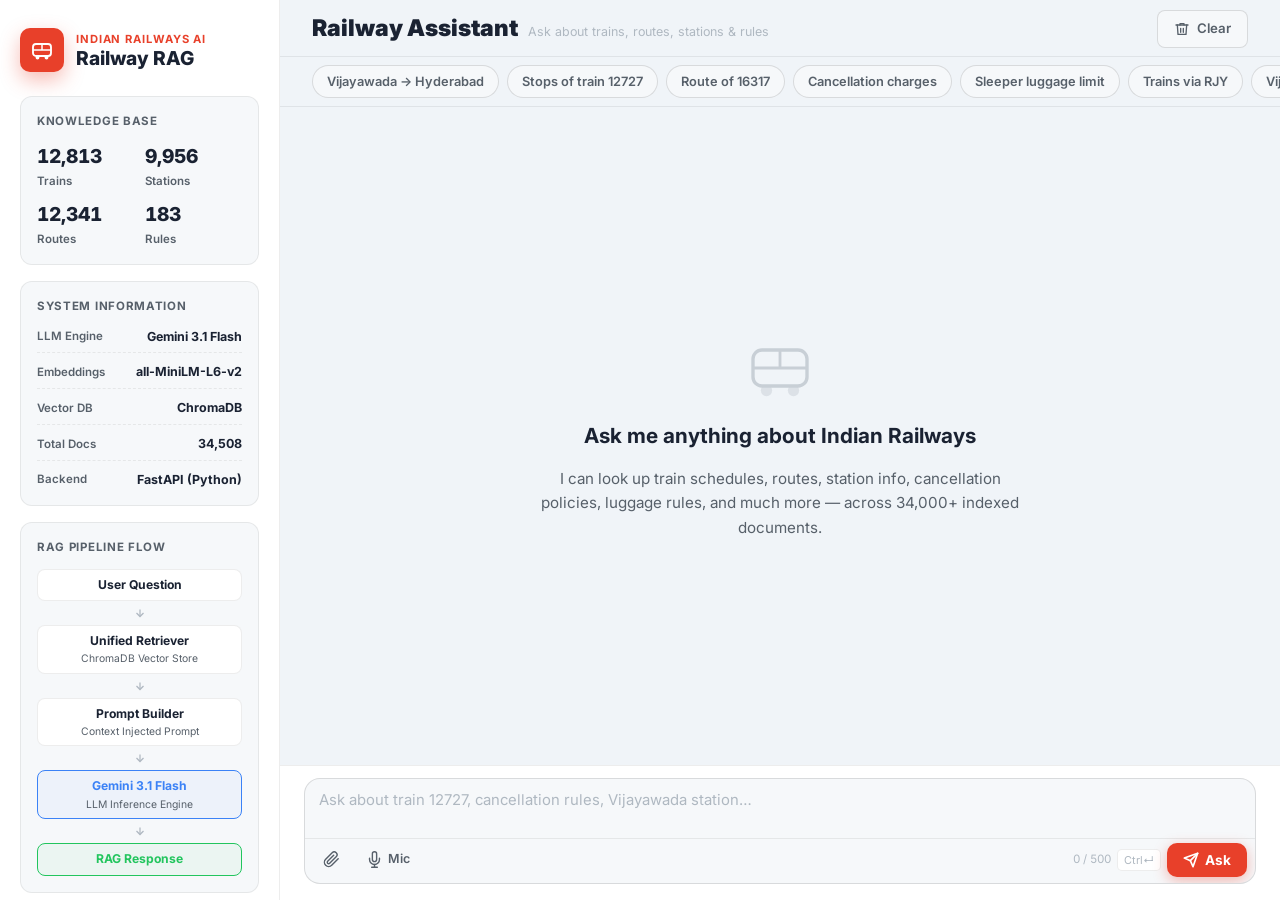
==== web/index.html @ b12843c4 "fix: health endpoint 500 (NameError _rag_chain->rag_chain), remove duplicate /health, correct embedd" ====
<!doctype html>
<html lang="en" data-theme="light">

<head>
  <meta charset="utf-8">
  <meta name="viewport" content="width=device-width, initial-scale=1">
  <meta name="description"
    content="AI-powered Indian Railways assistant — ask about trains, routes, stations, and rules.">
  <title>Railway RAG Assistant — Indian Railways AI</title>
  <link rel="preconnect" href="https://fonts.googleapis.com">
  <link href="https://fonts.googleapis.com/css2?family=Inter:wght@400;500;600;700;800;900&display=swap"
    rel="stylesheet">
  <link rel="stylesheet" href="styles.css?v=11">
</head>

<body>
  <div class="app-shell">

    <!-- ── SIDEBAR ─────────────────────────────────── -->
    <aside class="sidebar" aria-label="Railway assistant sidebar">

      <div class="brand">
        <div class="brand-icon" aria-hidden="true">
          <svg viewBox="0 0 32 32" fill="none">
            <rect x="4" y="8" width="24" height="16" rx="4" stroke="currentColor" stroke-width="2.5" />
            <circle cx="10" cy="26" r="2.5" fill="currentColor" />
            <circle cx="22" cy="26" r="2.5" fill="currentColor" />
            <line x1="4" y1="16" x2="28" y2="16" stroke="currentColor" stroke-width="2" />
            <line x1="16" y1="8" x2="16" y2="16" stroke="currentColor" stroke-width="2" />
          </svg>
        </div>
        <div>
          <div class="brand-label">Indian Railways AI</div>
          <div class="brand-title">Railway RAG</div>
        </div>
      </div>

      <!-- DB stats -->
      <div class="stats-card" id="dbStats">
        <div class="stats-title">Knowledge Base</div>
        <div class="stats-grid">
          <div class="stat-item">
            <span class="stat-num" id="statTrains">12,813</span>
            <span class="stat-label">Trains</span>
          </div>
          <div class="stat-item">
            <span class="stat-num" id="statStations">9,956</span>
            <span class="stat-label">Stations</span>
          </div>
          <div class="stat-item">
            <span class="stat-num" id="statRoutes">12,341</span>
            <span class="stat-label">Routes</span>
          </div>
          <div class="stat-item">
            <span class="stat-num" id="statRules">183</span>
            <span class="stat-label">Rules</span>
          </div>
        </div>
      </div>

      <!-- System Information -->
      <div class="stats-card" id="systemInfoCard">
        <div class="stats-title">System Information</div>
        <div class="system-info-grid">
          <div class="sys-item">
            <span class="sys-label">LLM Engine</span>
            <span class="sys-val" id="sysLLM">Gemini 3.1 Flash</span>
          </div>
          <div class="sys-item">
            <span class="sys-label">Embeddings</span>
            <span class="sys-val" id="sysEmbed">all-MiniLM-L6-v2</span>
          </div>
          <div class="sys-item">
            <span class="sys-label">Vector DB</span>
            <span class="sys-val" id="sysVector">ChromaDB</span>
          </div>
          <div class="sys-item">
            <span class="sys-label">Total Docs</span>
            <span class="sys-val" id="sysDocs">34,508</span>
          </div>
          <div class="sys-item">
            <span class="sys-label">Backend</span>
            <span class="sys-val" id="sysBackend">FastAPI (Python)</span>
          </div>
        </div>
      </div>

      <!-- RAG Pipeline Flow -->
      <div class="stats-card" id="pipelineCard">
        <div class="stats-title">RAG Pipeline Flow</div>
        <div class="pipeline-flow">
          <div class="flow-step">
            <div class="flow-badge">User Question</div>
          </div>
          <div class="flow-arrow">
            <svg viewBox="0 0 24 24" fill="none" stroke="currentColor" stroke-width="2.5">
              <line x1="12" y1="5" x2="12" y2="19" />
              <polyline points="19 12 12 19 5 12" />
            </svg>
          </div>
          <div class="flow-step">
            <div class="flow-badge">Unified Retriever</div>
            <div class="flow-sub">ChromaDB Vector Store</div>
          </div>
          <div class="flow-arrow">
            <svg viewBox="0 0 24 24" fill="none" stroke="currentColor" stroke-width="2.5">
              <line x1="12" y1="5" x2="12" y2="19" />
              <polyline points="19 12 12 19 5 12" />
            </svg>
          </div>
          <div class="flow-step">
            <div class="flow-badge">Prompt Builder</div>
            <div class="flow-sub">Context Injected Prompt</div>
          </div>
          <div class="flow-arrow">
            <svg viewBox="0 0 24 24" fill="none" stroke="currentColor" stroke-width="2.5">
              <line x1="12" y1="5" x2="12" y2="19" />
              <polyline points="19 12 12 19 5 12" />
            </svg>
          </div>
          <div class="flow-step highlight">
            <div class="flow-badge llm-badge" id="flowLLM">Gemini 3.1 Flash</div>
            <div class="flow-sub">LLM Inference Engine</div>
          </div>
          <div class="flow-arrow">
            <svg viewBox="0 0 24 24" fill="none" stroke="currentColor" stroke-width="2.5">
              <line x1="12" y1="5" x2="12" y2="19" />
              <polyline points="19 12 12 19 5 12" />
            </svg>
          </div>
          <div class="flow-step success">
            <div class="flow-badge answer-badge">RAG Response</div>
          </div>
        </div>
      </div>

      <!-- API status -->
      <div class="status-card" aria-live="polite">
        <div class="status-header">
          <span class="status-dot" id="statusDot"></span>
          <span class="status-label" id="statusLabel">Connecting…</span>
        </div>
        <p class="status-msg" id="statusMessage">Checking API health</p>
      </div>

      <!-- API URL -->
      <div class="api-card">
        <label class="field-label" for="apiBase">API Endpoint</label>
        <div class="api-row">
          <input id="apiBase" type="url" value="http://localhost:8000" spellcheck="false" autocomplete="off">
          <button class="refresh-btn" id="refreshHealth" type="button" title="Refresh" aria-label="Refresh API status">
            <svg viewBox="0 0 24 24" fill="none" stroke="currentColor" stroke-width="2.2" stroke-linecap="round"
              stroke-linejoin="round">
              <path d="M3 12a9 9 0 0 1 15-6.7L21 8M21 3v5h-5" />
              <path d="M21 12a9 9 0 0 1-15 6.7L3 16M3 21v-5h5" />
            </svg>
          </button>
        </div>
      </div>

      <!-- Theme toggle -->
      <button class="theme-btn" id="themeToggle" type="button" aria-label="Toggle dark/light mode">
        <svg class="icon-sun" viewBox="0 0 24 24" fill="none" stroke="currentColor" stroke-width="2"
          stroke-linecap="round">
          <circle cx="12" cy="12" r="5" />
          <line x1="12" y1="1" x2="12" y2="3" />
          <line x1="12" y1="21" x2="12" y2="23" />
          <line x1="4.22" y1="4.22" x2="5.64" y2="5.64" />
          <line x1="18.36" y1="18.36" x2="19.78" y2="19.78" />
          <line x1="1" y1="12" x2="3" y2="12" />
          <line x1="21" y1="12" x2="23" y2="12" />
          <line x1="4.22" y1="19.78" x2="5.64" y2="18.36" />
          <line x1="18.36" y1="5.64" x2="19.78" y2="4.22" />
        </svg>
        <svg class="icon-moon" viewBox="0 0 24 24" fill="none" stroke="currentColor" stroke-width="2"
          stroke-linecap="round">
          <path d="M21 12.79A9 9 0 1 1 11.21 3 7 7 0 0 0 21 12.79z" />
        </svg>
        <span>Toggle theme</span>
      </button>

    </aside>

    <!-- ── MAIN PANEL ──────────────────────────────── -->
    <main class="main-panel">

      <!-- Header -->
      <header class="main-header">
        <button id="menuToggle" class="menu-btn" type="button" aria-label="Toggle sidebar">
          <svg viewBox="0 0 24 24" fill="none" stroke="currentColor" stroke-width="2" stroke-linecap="round" width="22"
            height="22">
            <line x1="3" y1="6" x2="21" y2="6" />
            <line x1="3" y1="12" x2="21" y2="12" />
            <line x1="3" y1="18" x2="21" y2="18" />
          </svg>
        </button>
        <div class="header-title-group">
          <h1 class="header-title">Railway Assistant</h1>
          <span class="header-subtitle">Ask about trains, routes, stations &amp; rules</span>
          <br>

        </div>
        <button id="clearChat" class="clear-btn" type="button">
          <svg viewBox="0 0 24 24" fill="none" stroke="currentColor" stroke-width="2" stroke-linecap="round"
            stroke-linejoin="round" width="16" height="16">
            <polyline points="3 6 5 6 21 6" />
            <path d="M19 6l-1 14H6L5 6" />
            <path d="M10 11v6M14 11v6" />
            <path d="M9 6V4h6v2" />
          </svg>
          Clear
        </button>
      </header>

      <!-- Example chips -->
      <section class="chips-row" aria-label="Example questions">
        <button class="chip" type="button" data-question="Which trains run between Vijayawada and Hyderabad?">Vijayawada
          → Hyderabad</button>
        <button class="chip" type="button" data-question="What stations does train 12727 stop at?">Stops of train
          12727</button>
        <button class="chip" type="button" data-question="What is the complete route of train 16317?">Route of
          16317</button>
        <button class="chip" type="button" data-question="What are the ticket cancellation charges?">Cancellation
          charges</button>
        <button class="chip" type="button" data-question="What is the luggage allowance for Sleeper class?">Sleeper
          luggage limit</button>
        <button class="chip" type="button" data-question="Which trains pass through Rajahmundry?">Trains via
          RJY</button>
        <button class="chip" type="button" data-question="Tell me about Vijayawada Junction station">Vijayawada
          station</button>
        <button class="chip" type="button" data-question="What are the TTE responsibilities?">TTE duties</button>
      </section>

      <!-- Chat history -->
      <section class="chat-area" id="chatArea" aria-live="polite" aria-label="Chat answers">
        <div class="empty-state" id="emptyState">
          <div class="empty-icon" aria-hidden="true">
            <svg viewBox="0 0 64 64" fill="none">
              <rect x="8" y="16" width="48" height="32" rx="8" stroke="currentColor" stroke-width="3" />
              <circle cx="20" cy="52" r="5" fill="currentColor" opacity="0.5" />
              <circle cx="44" cy="52" r="5" fill="currentColor" opacity="0.5" />
              <line x1="8" y1="32" x2="56" y2="32" stroke="currentColor" stroke-width="2.5" />
              <line x1="32" y1="16" x2="32" y2="32" stroke="currentColor" stroke-width="2.5" />
            </svg>
          </div>
          <h2>Ask me anything about Indian Railways</h2>
          <p>I can look up train schedules, routes, station info, cancellation policies, luggage rules, and much more —
            across 34,000+ indexed documents.</p>
        </div>
      </section>

      <!-- Drag & drop overlay -->
      <div class="drop-overlay" id="dropOverlay">
        <div class="drop-overlay-content">
          <svg viewBox="0 0 48 48" fill="none" stroke="currentColor" stroke-width="2.5" width="48" height="48">
            <path d="M24 4v28M14 22l10 10 10-10" />
            <path d="M8 36v4a4 4 0 004 4h24a4 4 0 004-4v-4" />
          </svg>
          <span>Drop image or PDF here</span>
        </div>
      </div>

      <!-- Ask form -->
      <form class="ask-form" id="askForm">
        <input type="file" id="fileInput" accept="image/png,image/jpeg,image/jpg,image/webp,application/pdf" hidden>
        <div class="input-box" id="inputBox">
          <!-- File preview (shown when file attached) -->
          <div class="file-preview" id="filePreview" style="display:none;">
            <div class="file-preview-info">
              <svg viewBox="0 0 24 24" fill="none" stroke="currentColor" stroke-width="2" width="14" height="14">
                <path d="M14 2H6a2 2 0 0 0-2 2v16a2 2 0 0 0 2 2h12a2 2 0 0 0 2-2V8z" />
                <polyline points="14 2 14 8 20 8" />
              </svg>
              <span class="file-name" id="fileName"></span>
              <span class="file-size" id="fileSize"></span>
            </div>
            <button type="button" class="file-remove" id="fileRemove" title="Remove file">✕</button>
          </div>
          <!-- Textarea -->
          <textarea id="questionInput" name="question" rows="2" maxlength="500"
            placeholder="Ask about train 12727, cancellation rules, Vijayawada station…" required
            aria-label="Your question" autocomplete="off"></textarea>
          <!-- Phase 4C: Auto-suggestions dropdown -->
          <div class="suggestions-dropdown" id="suggestionsDropdown" style="display:none;"></div>

          <!-- Bottom toolbar inside the box -->
          <div class="input-toolbar">
            <div class="input-toolbar-left">
              <button id="attachBtn" type="button" class="tool-btn" title="Attach image or PDF"
                aria-label="Attach file">
                <svg viewBox="0 0 24 24" fill="none" stroke="currentColor" stroke-width="2" stroke-linecap="round"
                  stroke-linejoin="round" width="17" height="17">
                  <path
                    d="M21.44 11.05l-9.19 9.19a6 6 0 0 1-8.49-8.49l9.19-9.19a4 4 0 0 1 5.66 5.66l-9.2 9.19a2 2 0 0 1-2.83-2.83l8.49-8.48" />
                </svg>
              </button>
              <button id="voiceBtn" type="button" class="tool-btn voice-btn" title="Voice input"
                aria-label="Voice input">
                <svg class="mic-icon" viewBox="0 0 24 24" fill="none" stroke="currentColor" stroke-width="2"
                  stroke-linecap="round" stroke-linejoin="round" width="17" height="17">
                  <path d="M12 1a3 3 0 0 0-3 3v8a3 3 0 0 0 6 0V4a3 3 0 0 0-3-3z" />
                  <path d="M19 10v2a7 7 0 0 1-14 0v-2" />
                  <line x1="12" y1="19" x2="12" y2="23" />
                  <line x1="8" y1="23" x2="16" y2="23" />
                </svg>
                <span class="voice-label">Mic</span>
              </button>
            </div>
            <div class="input-toolbar-right">
              <span class="char-count" id="charCount">0 / 500</span>
              <kbd class="shortcut-hint">Ctrl↵</kbd>
              <button id="submitQuestion" type="submit" class="ask-btn">
                <svg viewBox="0 0 24 24" fill="none" stroke="currentColor" stroke-width="2.5" stroke-linecap="round"
                  stroke-linejoin="round" width="16" height="16">
                  <line x1="22" y1="2" x2="11" y2="13" />
                  <polygon points="22 2 15 22 11 13 2 9 22 2" />
                </svg>
                Ask
              </button>
            </div>
          </div>
        </div>
      </form>

    </main>
    <!-- Sidebar mobile overlay -->
    <div class="sidebar-overlay" id="sidebarOverlay"></div>
  </div>

  <!-- Markdown rendering -->
  <script src="assets/marked.min.js"></script>
    <script src="app.js?v=8" defer></script>
</body>

</html>
---- web/styles.css ----
/* ─── DESIGN TOKENS ───────────────────────────────────── */
:root {
  --font: 'Inter', ui-sans-serif, system-ui, sans-serif;

  /* Brand */
  --rail:        #e8402a;
  --rail-dim:    rgba(232,64,42,0.15);
  --rail-glow:   rgba(232,64,42,0.35);
  --signal:      #22c55e;
  --amber:       #f59e0b;
  --blue:        #3b82f6;
  --purple:      #a855f7;

  /* Source type colors */
  --src-train:   #3b82f6;
  --src-route:   #a855f7;
  --src-station: #22c55e;
  --src-rule:    #f59e0b;
  --src-ref:     #64748b;

  /* Transitions */
  --t: 180ms ease;
}

/* Dark theme (default) */
[data-theme="dark"] {
  --bg:          #0d1117;
  --bg2:         #161b22;
  --bg3:         #1c2230;
  --border:      rgba(255,255,255,0.07);
  --border2:     rgba(255,255,255,0.12);
  --ink:         #e6edf3;
  --ink2:        #8b949e;
  --ink3:        #484f58;
  --glass:       rgba(22,27,34,0.85);
  --shadow:      0 16px 48px rgba(0,0,0,0.5);
  --shadow-sm:   0 4px 16px rgba(0,0,0,0.3);
}

/* Light theme */
[data-theme="light"] {
  --bg:          #f0f4f8;
  --bg2:         #ffffff;
  --bg3:         #f6f8fa;
  --border:      rgba(0,0,0,0.07);
  --border2:     rgba(0,0,0,0.12);
  --ink:         #1a2232;
  --ink2:        #57606a;
  --ink3:        #afb8c1;
  --glass:       rgba(255,255,255,0.90);
  --shadow:      0 16px 48px rgba(0,0,0,0.12);
  --shadow-sm:   0 4px 16px rgba(0,0,0,0.06);
}

/* ─── RESET ───────────────────────────────────────────── */
*, *::before, *::after { box-sizing: border-box; margin: 0; padding: 0; }

html { color-scheme: dark; }
[data-theme="light"] html { color-scheme: light; }

body {
  font-family: var(--font);
  background: var(--bg);
  color: var(--ink);
  min-height: 100vh;
  transition: background var(--t), color var(--t);
  line-height: 1.5;
}

button { cursor: pointer; font: inherit; border: none; background: none; }
input, textarea { font: inherit; }

/* ─── LAYOUT ──────────────────────────────────────────── */
.app-shell {
  display: grid;
  grid-template-columns: 280px minmax(0, 1fr);
  height: 100vh;
  overflow: hidden;
}

/* ─── SIDEBAR ─────────────────────────────────────────── */
.sidebar {
  display: flex;
  flex-direction: column;
  gap: 16px;
  padding: 24px 20px;
  background: var(--bg2);
  border-right: 1px solid var(--border);
  overflow-y: auto;
  overflow-x: hidden;
  scrollbar-width: thin;
  scrollbar-color: rgba(16,185,129,0.45) transparent;
}
[data-theme="dark"] .sidebar {
  scrollbar-color: rgba(16,185,129,0.3) transparent;
}
.sidebar::-webkit-scrollbar { width: 4px; }
.sidebar::-webkit-scrollbar-track { background: transparent; }
.sidebar::-webkit-scrollbar-thumb {
  border-radius: 10px;
  background: rgba(16, 185, 129, 0.45);
}
[data-theme="dark"] .sidebar::-webkit-scrollbar-thumb {
  background: rgba(16, 185, 129, 0.3);
}


/* Brand */
.brand {
  display: flex;
  align-items: center;
  gap: 12px;
  padding: 4px 0 8px;
}

.brand-icon {
  display: grid;
  place-items: center;
  width: 44px;
  height: 44px;
  border-radius: 10px;
  background: var(--rail);
  color: #fff;
  box-shadow: 0 8px 20px var(--rail-glow);
  flex-shrink: 0;
}

.brand-icon svg { width: 24px; height: 24px; }

.brand-label {
  font-size: 0.7rem;
  font-weight: 700;
  letter-spacing: 0.08em;
  text-transform: uppercase;
  color: var(--rail);
}

.brand-title {
  font-size: 1.2rem;
  font-weight: 800;
  color: var(--ink);
  line-height: 1.1;
}

/* Stats card */
.stats-card {
  padding: 16px;
  border-radius: 12px;
  background: var(--bg3);
  border: 1px solid var(--border);
}

.stats-title {
  font-size: 0.72rem;
  font-weight: 700;
  letter-spacing: 0.06em;
  text-transform: uppercase;
  color: var(--ink2);
  margin-bottom: 12px;
}

.stats-grid {
  display: grid;
  grid-template-columns: 1fr 1fr;
  gap: 10px;
}

.stat-item {
  display: flex;
  flex-direction: column;
  gap: 2px;
}

.stat-num {
  font-size: 1.2rem;
  font-weight: 800;
  color: var(--ink);
  font-variant-numeric: tabular-nums;
}

.stat-label {
  font-size: 0.72rem;
  color: var(--ink2);
  font-weight: 600;
}

/* Status card */
.status-card {
  padding: 14px 16px;
  border-radius: 12px;
  background: var(--bg3);
  border: 1px solid var(--border);
}

.status-header {
  display: flex;
  align-items: center;
  gap: 9px;
  margin-bottom: 6px;
}

.status-dot {
  width: 9px;
  height: 9px;
  border-radius: 50%;
  background: var(--amber);
  box-shadow: 0 0 0 3px rgba(245,158,11,0.2);
  flex-shrink: 0;
  transition: background var(--t), box-shadow var(--t);
}

.status-dot.ok    { background: var(--signal); box-shadow: 0 0 0 3px rgba(34,197,94,0.2); }
.status-dot.error { background: var(--rail);   box-shadow: 0 0 0 3px var(--rail-dim); }

.status-label {
  font-size: 0.85rem;
  font-weight: 700;
  color: var(--ink);
}

.status-msg {
  font-size: 0.78rem;
  color: var(--ink2);
  line-height: 1.4;
}

/* API card */
.api-card {
  padding: 14px 16px;
  border-radius: 12px;
  background: var(--bg3);
  border: 1px solid var(--border);
}

.field-label {
  display: block;
  font-size: 0.72rem;
  font-weight: 700;
  letter-spacing: 0.06em;
  text-transform: uppercase;
  color: var(--ink2);
  margin-bottom: 8px;
}

.api-row {
  display: grid;
  grid-template-columns: 1fr 38px;
  gap: 8px;
}

input {
  width: 100%;
  padding: 0 10px;
  height: 38px;
  border-radius: 8px;
  border: 1px solid var(--border2);
  background: var(--bg2);
  color: var(--ink);
  font-size: 0.82rem;
  outline: none;
  transition: border-color var(--t), box-shadow var(--t);
}

input:focus {
  border-color: var(--rail);
  box-shadow: 0 0 0 3px var(--rail-dim);
}

.refresh-btn {
  display: grid;
  place-items: center;
  height: 38px;
  width: 38px;
  border-radius: 8px;
  background: var(--rail);
  color: #fff;
  transition: opacity var(--t), transform var(--t);
}

.refresh-btn svg { width: 16px; height: 16px; }
.refresh-btn:hover { opacity: 0.85; }
.refresh-btn:active { transform: rotate(180deg); }

/* Theme button */
.theme-btn {
  display: flex;
  align-items: center;
  gap: 10px;
  padding: 10px 14px;
  border-radius: 10px;
  border: 1px solid var(--border);
  background: var(--bg3);
  color: var(--ink2);
  font-size: 0.83rem;
  font-weight: 600;
  transition: background var(--t), color var(--t);
  margin-top: auto;
}

.theme-btn svg { width: 18px; height: 18px; flex-shrink: 0; }
.theme-btn:hover { background: var(--border); color: var(--ink); }

[data-theme="dark"]  .icon-sun  { display: block; }
[data-theme="dark"]  .icon-moon { display: none; }
[data-theme="light"] .icon-sun  { display: none; }
[data-theme="light"] .icon-moon { display: block; }

/* ─── MAIN PANEL ──────────────────────────────────────── */
.main-panel {
  display: grid;
  grid-template-rows: auto auto 1fr auto;
  height: 100vh;
  overflow: hidden;
  position: relative;
}

/* Header */
.main-header {
  display: flex;
  justify-content: space-between;
  align-items: center;
  padding: 10px 32px 8px;
  border-bottom: 1px solid var(--border);
  gap: 16px;
  flex-shrink: 0;
  min-height: 0;
}



.clear-btn {
  display: flex;
  align-items: center;
  gap: 7px;
  padding: 8px 16px;
  border-radius: 8px;
  border: 1px solid var(--border2);
  background: var(--bg3);
  color: var(--ink2);
  font-size: 0.83rem;
  font-weight: 600;
  white-space: nowrap;
  transition: background var(--t), color var(--t), border-color var(--t);
  flex-shrink: 0;
}

.clear-btn:hover { background: var(--border); color: var(--ink); }

/* Chips */
.chips-row {
  display: flex;
  flex-wrap: nowrap;
  gap: 8px;
  padding: 8px 32px;
  border-bottom: 1px solid var(--border);
  flex-shrink: 0;
  overflow-x: auto;
  scrollbar-width: none;
  -ms-overflow-style: none;
}
.chips-row::-webkit-scrollbar { display: none; }

.chip {
  padding: 6px 14px;
  border-radius: 20px;
  border: 1px solid var(--border2);
  background: var(--bg3);
  color: var(--ink2);
  font-size: 0.8rem;
  font-weight: 600;
  white-space: nowrap;
  transition: background var(--t), color var(--t), border-color var(--t), transform 100ms;
}

.chip:hover {
  background: var(--rail-dim);
  border-color: var(--rail);
  color: var(--rail);
  transform: translateY(-1px);
}

/* ─── CHAT AREA ───────────────────────────────────────── */
.chat-area {
  overflow-y: auto;
  overflow-x: hidden;
  padding: 20px 32px;
  display: flex;
  flex-direction: column;
  gap: 20px;
  scroll-behavior: smooth;
  /* Styled scrollbar — light theme */
  scrollbar-width: thin;
  scrollbar-color: rgba(16,185,129,0.45) transparent;
}
[data-theme="dark"] .chat-area {
  scrollbar-color: rgba(16,185,129,0.3) transparent;
}
.chat-area::-webkit-scrollbar { width: 5px; }
.chat-area::-webkit-scrollbar-track { background: transparent; }
.chat-area::-webkit-scrollbar-thumb {
  border-radius: 10px;
  background: rgba(16, 185, 129, 0.45);
}
[data-theme="dark"] .chat-area::-webkit-scrollbar-thumb {
  background: rgba(16, 185, 129, 0.3);
}

/* Empty state */
.empty-state {
  display: flex;
  flex-direction: column;
  align-items: center;
  justify-content: center;
  text-align: center;
  gap: 16px;
  flex: 1;
  min-height: 300px;
  padding: 40px;
}

.empty-icon {
  width: 72px;
  height: 72px;
  color: var(--ink3);
  opacity: 0.6;
}

.empty-state h2 {
  font-size: 1.3rem;
  font-weight: 700;
  color: var(--ink);
}

.empty-state p {
  font-size: 0.95rem;
  color: var(--ink2);
  max-width: 480px;
  line-height: 1.6;
}

/* Chat message */
.chat-message {
  animation: slideUp 280ms ease forwards;
}

@keyframes slideUp {
  from { opacity: 0; transform: translateY(16px); }
  to   { opacity: 1; transform: translateY(0); }
}

.question-bubble {
  display: flex;
  justify-content: flex-end;
  margin-bottom: 12px;
}

.question-text {
  max-width: 75%;
  padding: 12px 18px;
  border-radius: 18px 18px 4px 18px;
  background: var(--rail);
  color: #fff;
  font-size: 0.95rem;
  font-weight: 500;
  line-height: 1.5;
  box-shadow: 0 4px 16px var(--rail-glow);
}

.answer-bubble {
  display: flex;
  gap: 12px;
  align-items: flex-start;
}

.ai-avatar {
  display: grid;
  place-items: center;
  width: 34px;
  height: 34px;
  border-radius: 8px;
  background: var(--bg3);
  border: 1px solid var(--border2);
  flex-shrink: 0;
  color: var(--ink2);
  font-size: 1rem;
}

.answer-content {
  flex: 1;
  min-width: 0;
  max-width: 100%;
  overflow: hidden;
}

.answer-card {
  padding: 20px 22px;
  border-radius: 4px 16px 16px 16px;
  background: var(--bg2);
  border: 1px solid var(--border);
  box-shadow: var(--shadow-sm);
  max-width: 100%;
  overflow-x: hidden;
}

/* Markdown-rendered answer text */
.answer-text {
  font-size: 0.97rem;
  line-height: 1.7;
  color: var(--ink);
  word-break: break-word;
  overflow-wrap: break-word;
}

.answer-text p { margin: 0 0 12px; }
.answer-text p:last-child { margin-bottom: 0; }
.answer-text strong { font-weight: 700; color: var(--ink); }
.answer-text em { font-style: italic; }
.answer-text ul, .answer-text ol { padding-left: 20px; margin: 8px 0; }
.answer-text li { margin-bottom: 4px; }
.answer-text code {
  padding: 2px 7px;
  border-radius: 4px;
  background: var(--bg3);
  font-family: 'Courier New', monospace;
  font-size: 0.87em;
  color: var(--rail);
}

/* Route visualization */
.route-viz {
  margin-top: 14px;
  padding: 14px 16px;
  border-radius: 10px;
  background: var(--bg3);
  border: 1px solid var(--border);
  overflow-x: auto;
}

.route-label {
  font-size: 0.72rem;
  font-weight: 700;
  text-transform: uppercase;
  letter-spacing: 0.07em;
  color: var(--ink2);
  margin-bottom: 10px;
}

.route-stations {
  display: flex;
  align-items: center;
  gap: 4px;
  flex-wrap: wrap;
}

.route-station {
  display: flex;
  align-items: center;
  gap: 4px;
}

.station-code {
  padding: 4px 10px;
  border-radius: 6px;
  background: var(--bg2);
  border: 1px solid var(--border2);
  font-size: 0.75rem;
  font-weight: 700;
  color: var(--ink);
  font-family: monospace;
  white-space: nowrap;
}

.station-code.first, .station-code.last {
  background: var(--rail-dim);
  border-color: var(--rail);
  color: var(--rail);
}

.route-arrow {
  color: var(--ink3);
  font-size: 0.65rem;
  flex-shrink: 0;
}

/* Sources section */
.sources-section {
  margin-top: 16px;
  padding-top: 16px;
  border-top: 1px solid var(--border);
}

.sources-heading {
  font-size: 0.72rem;
  font-weight: 700;
  text-transform: uppercase;
  letter-spacing: 0.07em;
  color: var(--ink2);
  margin-bottom: 10px;
}

.sources-grid {
  display: grid;
  grid-template-columns: repeat(auto-fill, minmax(180px, 1fr));
  gap: 8px;
}

.source-badge {
  display: flex;
  flex-direction: column;
  gap: 4px;
  padding: 10px 12px;
  border-radius: 8px;
  border: 1px solid var(--border);
  background: var(--bg3);
  transition: border-color var(--t);
}

.source-badge:hover { border-color: var(--border2); }

.source-type-pill {
  display: inline-flex;
  align-items: center;
  gap: 5px;
  padding: 2px 8px;
  border-radius: 4px;
  font-size: 0.68rem;
  font-weight: 700;
  text-transform: uppercase;
  letter-spacing: 0.05em;
  width: fit-content;
}

.source-type-pill.train    { background: rgba(59,130,246,0.15);  color: var(--src-train); }
.source-type-pill.train_route { background: rgba(168,85,247,0.15); color: var(--src-route); }
.source-type-pill.station  { background: rgba(34,197,94,0.15);   color: var(--src-station); }
.source-type-pill.rule     { background: rgba(245,158,11,0.15);  color: var(--src-rule); }
.source-type-pill.reference { background: rgba(100,116,139,0.15); color: var(--src-ref); }
.source-type-pill.live_status {
  background: rgba(239,68,68,0.15);
  color: #ef4444;
  animation: live-pulse 2s infinite ease-in-out;
}

@keyframes live-pulse {
  0%, 100% { opacity: 1; }
  50% { opacity: 0.7; }
}

/* Warning Banner styling */
.warning-banner {
  background: rgba(245, 158, 11, 0.08);
  border: 1px solid rgba(245, 158, 11, 0.25);
  color: var(--amber);
  padding: 10px 14px;
  border-radius: 8px;
  margin-bottom: 14px;
  font-size: 0.85rem;
  line-height: 1.4;
  display: flex;
  align-items: center;
  gap: 8px;
}

.source-name {
  font-size: 0.82rem;
  font-weight: 600;
  color: var(--ink);
  white-space: nowrap;
  overflow: hidden;
  text-overflow: ellipsis;
}

.source-score {
  font-size: 0.72rem;
  color: var(--ink2);
}

/* Loading state */
.loading-bubble .answer-card {
  display: flex;
  align-items: center;
  gap: 12px;
  color: var(--ink2);
  font-size: 0.9rem;
}

.typing-dots {
  display: flex;
  gap: 5px;
}

.typing-dots span {
  width: 7px;
  height: 7px;
  border-radius: 50%;
  background: var(--rail);
  animation: bounce 1.2s infinite;
}

.typing-dots span:nth-child(2) { animation-delay: 0.2s; }
.typing-dots span:nth-child(3) { animation-delay: 0.4s; }

@keyframes bounce {
  0%, 80%, 100% { transform: translateY(0); opacity: 0.4; }
  40%           { transform: translateY(-8px); opacity: 1; }
}

/* Error */
.error-card {
  padding: 14px 18px;
  border-radius: 12px;
  background: rgba(232,64,42,0.08);
  border: 1px solid rgba(232,64,42,0.25);
  color: var(--rail);
  font-size: 0.9rem;
  line-height: 1.5;
}


/* ─── DRAG & DROP OVERLAY ─────────────────────────────── */
.drop-overlay {
  /* Hidden by default — only shown when dragging a file */
  display: none;
  position: absolute;
  inset: 0;
  z-index: 100;
  background: rgba(0,0,0,0.55);
  backdrop-filter: blur(4px);
  border-radius: 12px;
  align-items: center;
  justify-content: center;
}
.drop-overlay.active {
  display: flex;
}
.drop-overlay-content {
  display: flex;
  flex-direction: column;
  align-items: center;
  gap: 10px;
  color: #fff;
  font-size: 1.1rem;
  font-weight: 600;
}
.drop-overlay-content svg {
  opacity: 0.9;
}

/* ─── ASK FORM ────────────────────────────────────────── */
.ask-form {
  padding: 16px 32px 20px;
  border-top: 1px solid var(--border);
  background: var(--bg2);
  flex-shrink: 0;
}

textarea {
  width: 100%;
  padding: 14px 16px;
  border-radius: 12px;
  border: 1px solid var(--border2);
  background: var(--bg3);
  color: var(--ink);
  resize: none;
  outline: none;
  line-height: 1.5;
  font-size: 0.95rem;
  min-height: 70px;
  max-height: 160px;
  transition: border-color var(--t), box-shadow var(--t);
}

textarea:focus {
  border-color: var(--rail);
  box-shadow: 0 0 0 3px var(--rail-dim);
  background: var(--bg2);
}

textarea::placeholder { color: var(--ink3); }

.form-footer {
  display: flex;
  align-items: center;
  justify-content: space-between;
  margin-top: 10px;
  gap: 12px;
}

.char-count {
  font-size: 0.78rem;
  color: var(--ink3);
  font-variant-numeric: tabular-nums;
}

.form-actions {
  display: flex;
  align-items: center;
  gap: 10px;
}

.shortcut-hint {
  padding: 3px 8px;
  border-radius: 5px;
  border: 1px solid var(--border2);
  background: var(--bg3);
  font-size: 0.72rem;
  color: var(--ink2);
  font-family: monospace;
}

.ask-btn {
  display: inline-flex;
  align-items: center;
  gap: 8px;
  padding: 10px 22px;
  border-radius: 10px;
  background: var(--rail);
  color: #fff;
  font-weight: 700;
  font-size: 0.9rem;
  box-shadow: 0 4px 14px var(--rail-glow);
  transition: opacity var(--t), transform var(--t), box-shadow var(--t);
}

.ask-btn:hover { opacity: 0.9; transform: translateY(-1px); box-shadow: 0 6px 20px var(--rail-glow); }
.ask-btn:active { transform: translateY(0); }
.ask-btn:disabled { opacity: 0.5; cursor: progress; transform: none; }

/* Voice input button */
.voice-btn {
  display: inline-flex;
  align-items: center;
  gap: 6px;
  padding: 10px 16px;
  border-radius: 10px;
  background: var(--bg3);
  border: 1px solid var(--border2);
  color: var(--ink2);
  font-weight: 600;
  font-size: 0.85rem;
  transition: background var(--t), color var(--t), border-color var(--t), box-shadow var(--t);
}

.voice-btn:hover {
  background: var(--bg2);
  color: var(--ink);
  border-color: var(--ink3);
}

.voice-btn.recording {
  background: rgba(232, 64, 42, 0.12);
  color: var(--rail);
  border-color: var(--rail);
  box-shadow: 0 0 0 3px var(--rail-dim);
  animation: voicePulse 1.2s ease-in-out infinite;
}

.voice-btn.recording .voice-label { display: none; }
.voice-btn.recording::after {
  content: 'Stop';
  font-weight: 700;
}

.voice-btn.unsupported {
  opacity: 0.35;
  cursor: not-allowed;
}

@keyframes voicePulse {
  0%, 100% { box-shadow: 0 0 0 3px var(--rail-dim); }
  50%      { box-shadow: 0 0 0 6px var(--rail-dim), 0 0 20px var(--rail-glow); }
}

/* Attach file button */
.attach-btn {
  display: inline-flex;
  align-items: center;
  padding: 10px;
  border-radius: 10px;
  background: var(--bg3);
  border: 1px solid var(--border2);
  color: var(--ink2);
  transition: background var(--t), color var(--t), border-color var(--t);
}

.attach-btn:hover {
  background: var(--bg2);
  color: var(--ink);
  border-color: var(--ink3);
}

.attach-btn.has-file {
  background: rgba(34, 197, 94, 0.12);
  color: var(--signal);
  border-color: var(--signal);
}

/* File preview strip */
.file-preview {
  display: flex;
  align-items: center;
  justify-content: space-between;
  padding: 8px 14px;
  margin-top: 8px;
  border-radius: 10px;
  background: var(--bg3);
  border: 1px solid var(--border2);
  animation: slideUp 200ms ease forwards;
}

.file-preview-info {
  display: flex;
  align-items: center;
  gap: 8px;
  color: var(--ink);
  min-width: 0;
}

.file-preview-info svg {
  flex-shrink: 0;
  color: var(--blue);
}

.file-name {
  font-size: 0.85rem;
  font-weight: 600;
  white-space: nowrap;
  overflow: hidden;
  text-overflow: ellipsis;
  max-width: 280px;
}

.file-size {
  font-size: 0.75rem;
  color: var(--ink2);
  white-space: nowrap;
}

.file-remove {
  padding: 4px 8px;
  border-radius: 6px;
  font-size: 0.8rem;
  color: var(--ink2);
  background: none;
  border: 1px solid transparent;
  transition: background var(--t), color var(--t), border-color var(--t);
}

.file-remove:hover {
  background: rgba(232, 64, 42, 0.1);
  color: var(--rail);
  border-color: rgba(232, 64, 42, 0.25);
}

/* --- System Information Card --- */
.system-info-grid {
  display: flex;
  flex-direction: column;
  gap: 10px;
}

.sys-item {
  display: flex;
  justify-content: space-between;
  align-items: center;
  border-bottom: 1px dashed var(--border);
  padding-bottom: 6px;
}

.sys-item:last-child {
  border-bottom: none;
  padding-bottom: 0;
}

.sys-label {
  font-size: 0.72rem;
  font-weight: 600;
  color: var(--ink2);
}

.sys-val {
  font-size: 0.78rem;
  font-weight: 700;
  color: var(--ink);
  text-align: right;
  word-break: break-all;
}

/* --- RAG Pipeline Flow --- */
.pipeline-flow {
  display: flex;
  flex-direction: column;
  align-items: center;
  gap: 6px;
  margin-top: 4px;
}

.flow-step {
  width: 100%;
  text-align: center;
  background: var(--bg2);
  border: 1px solid var(--border);
  border-radius: 8px;
  padding: 6px 10px;
  transition: border-color var(--t), box-shadow var(--t);
}

.flow-step:hover {
  border-color: var(--rail-glow);
  box-shadow: 0 0 8px var(--rail-dim);
}

.flow-badge {
  font-size: 0.76rem;
  font-weight: 700;
  color: var(--ink);
}

.flow-sub {
  font-size: 0.65rem;
  color: var(--ink2);
  margin-top: 1px;
}

.flow-arrow {
  color: var(--ink3);
  display: flex;
  align-items: center;
  justify-content: center;
  height: 12px;
  width: 12px;
  animation: flowPulse 2s infinite ease-in-out;
}

.flow-arrow svg {
  width: 12px;
  height: 12px;
}

.flow-step.highlight {
  border-color: var(--blue);
  background: rgba(59, 130, 246, 0.05);
}

.flow-step.highlight .flow-badge {
  color: var(--blue);
}

.flow-step.success {
  border-color: var(--signal);
  background: rgba(34, 197, 94, 0.05);
}

.flow-step.success .flow-badge {
  color: var(--signal);
}

@keyframes flowPulse {
  0%, 100% { opacity: 0.4; transform: translateY(0); }
  50% { opacity: 1; transform: translateY(2px); }
}

/* --- Retrieval Statistics --- */
.stats-strip {
  display: grid;
  grid-template-columns: repeat(auto-fit, minmax(110px, 1fr));
  gap: 10px;
  margin-top: 14px;
  padding: 10px 14px;
  border-radius: 8px;
  background: var(--bg3);
  border: 1px solid var(--border);
}

.stat-box {
  display: flex;
  flex-direction: column;
  gap: 2px;
}

.stat-box-label {
  font-size: 0.65rem;
  font-weight: 700;
  text-transform: uppercase;
  letter-spacing: 0.05em;
  color: var(--ink2);
}

.stat-box-val {
  font-size: 0.82rem;
  font-weight: 800;
  color: var(--ink);
}

/* --- Retrieved Sources Checklist --- */
.sources-list {
  display: flex;
  flex-direction: column;
  gap: 6px;
  margin-top: 8px;
}

.source-item {
  display: flex;
  align-items: center;
  gap: 10px;
  padding: 8px 12px;
  border-radius: 8px;
  border: 1px solid var(--border);
  background: var(--bg3);
  transition: border-color var(--t), background var(--t);
}

.source-item:hover {
  border-color: var(--border2);
  background: var(--bg2);
}

.source-check {
  color: var(--signal);
  font-weight: bold;
  font-size: 0.95rem;
  flex-shrink: 0;
  display: flex;
  align-items: center;
}

.source-info {
  display: flex;
  align-items: center;
  gap: 8px;
  flex: 1;
  min-width: 0;
  flex-wrap: wrap;
}

.source-title-text {
  font-size: 0.8rem;
  font-weight: 700;
  color: var(--ink);
  white-space: nowrap;
  overflow: hidden;
  text-overflow: ellipsis;
}

.source-meta-text {
  font-size: 0.7rem;
  color: var(--ink2);
  margin-left: auto;
}

/* ─── RESPONSIVE ──────────────────────────────────────── */
@media (max-width: 900px) {
  .app-shell { grid-template-columns: 1fr; grid-template-rows: auto 1fr; }
  .sidebar {
    flex-direction: row;
    flex-wrap: wrap;
    padding: 16px;
    gap: 10px;
    border-right: none;
    border-bottom: 1px solid var(--border);
    overflow-y: visible;
  }
  .brand { flex: 0 0 auto; }
  .stats-card, .status-card, .api-card { flex: 1 1 200px; }
  .theme-btn { margin-top: 0; }
  .main-header { padding: 16px 20px 12px; }
  .chips-row  { padding: 10px 20px; }
  .chat-area  { padding: 16px 20px; }
  .ask-form   { padding: 12px 20px 16px; }
  .shortcut-hint { display: none; }
}

@media (max-width: 600px) {
  .sources-grid { grid-template-columns: 1fr 1fr; }
  .question-text { max-width: 92%; }
}


/* --- Live PNR Status Card --- */
.pnr-card {
  margin-top: 14px;
  border-radius: 12px;
  border: 1px solid var(--border);
  background: var(--bg2);
  box-shadow: 0 4px 12px rgba(0, 0, 0, 0.15);
  overflow: hidden;
  font-family: inherit;
}

.pnr-header {
  display: flex;
  justify-content: space-between;
  align-items: center;
  padding: 12px 16px;
  background: var(--bg3);
  border-bottom: 1px solid var(--border);
}

.pnr-title {
  font-size: 0.95rem;
  font-weight: 700;
  color: var(--ink);
}

.pnr-badge {
  font-size: 0.72rem;
  font-weight: 700;
  padding: 4px 8px;
  border-radius: 6px;
  text-transform: uppercase;
}

.pnr-badge.chart-yes {
  background: rgba(39, 174, 96, 0.2);
  color: #2ecc71;
  border: 1px solid rgba(39, 174, 96, 0.4);
}

.pnr-badge.chart-no {
  background: rgba(230, 126, 34, 0.2);
  color: #e67e22;
  border: 1px solid rgba(230, 126, 34, 0.4);
}

.pnr-body {
  padding: 16px;
}

.pnr-meta-grid {
  display: grid;
  grid-template-columns: 1fr 1fr;
  gap: 12px;
  margin-bottom: 16px;
  font-size: 0.88rem;
}

.pnr-meta-grid .lbl {
  color: var(--ink2);
}

.pnr-meta-grid .val {
  color: var(--ink);
}

.pnr-passengers-list {
  border-radius: 8px;
  overflow: hidden;
  border: 1px solid var(--border);
}

.pnr-passenger-header {
  display: grid;
  grid-template-columns: 1.2fr 1fr 1fr 1fr;
  padding: 8px 12px;
  background: var(--bg3);
  font-size: 0.75rem;
  font-weight: 700;
  text-transform: uppercase;
  color: var(--ink2);
  border-bottom: 1px solid var(--border);
}

.pnr-passenger-row {
  display: grid;
  grid-template-columns: 1.2fr 1fr 1fr 1fr;
  padding: 10px 12px;
  font-size: 0.85rem;
  align-items: center;
  border-bottom: 1px solid var(--border);
  color: var(--ink);
}

.pnr-passenger-row:last-child {
  border-bottom: none;
}

.pnr-p-no {
  font-weight: 700;
}

.pnr-p-status {
  font-size: 0.8rem;
  font-weight: 700;
}

.pnr-p-status.cnf {
  color: #2ecc71;
}

.pnr-p-status.wl {
  color: #e74c3c;
}

.pnr-p-status.rac {
  color: #f1c40f;
}

.pnr-p-seat {
  font-family: monospace;
}

/* ── 2-column answer card grid ─────────────────────────── */
.answer-card--grid {
  display: grid;
  grid-template-columns: 1fr 220px;
  gap: 0 16px;
  align-items: start;
}
.answer-card--grid .copy-btn {
  grid-column: 1 / -1;
}
.answer-main {
  min-width: 0;
}

/* ── Right-side sources panel ───────────────────────────── */
.sources-panel {
  display: flex;
  flex-direction: column;
  gap: 6px;
  padding: 10px;
  border-radius: 10px;
  background: var(--bg3);
  border: 1px solid var(--border);
  align-self: start;
  min-width: 0;
}
.sp-heading {
  font-size: 0.68rem;
  font-weight: 700;
  text-transform: uppercase;
  letter-spacing: 0.08em;
  color: var(--ink2);
  margin-bottom: 2px;
}
.sp-group { display: flex; flex-direction: column; gap: 0; }
.sp-chip {
  display: flex;
  align-items: center;
  gap: 5px;
  width: 100%;
  padding: 5px 8px;
  border-radius: 8px;
  border: 1px solid var(--border);
  background: var(--bg2);
  cursor: pointer;
  font-size: 0.76rem;
  font-family: inherit;
  color: var(--ink2);
  text-align: left;
  transition: background 0.15s, border-color 0.15s;
}
.sp-chip:hover, .sp-chip--active {
  background: var(--bg3);
  border-color: var(--border2);
  color: var(--ink);
}
.sp-icon  { font-size: 0.85rem; }
.sp-label { flex: 1; font-weight: 500; }
.sp-count {
  font-size: 0.68rem;
  font-weight: 700;
  padding: 1px 5px;
  border-radius: 999px;
  background: var(--bg3);
  border: 1px solid var(--border);
}
.sp-chip.chip-train   .sp-icon { color: var(--src-train);   }
.sp-chip.chip-route   .sp-icon { color: var(--src-route);   }
.sp-chip.chip-rule    .sp-icon { color: var(--src-rule);    }
.sp-chip.chip-station .sp-icon { color: var(--src-station); }
.sp-chip.chip-ref     .sp-icon { color: var(--src-ref);     }
.sp-chip.chip-live    .sp-icon { color: #22c55e; }
.sp-chip.chip-pnr     .sp-icon { color: #f59e0b; }
.sp-items {
  display: none;
  flex-direction: column;
  gap: 1px;
  margin-top: 2px;
  padding: 4px 6px;
  border-radius: 0 0 8px 8px;
  background: var(--bg2);
  border: 1px solid var(--border);
  border-top: none;
}
.sp-items.sp-expanded { display: flex; }
.sp-item {
  display: flex;
  align-items: center;
  gap: 5px;
  font-size: 0.74rem;
  padding: 3px 0;
  border-bottom: 1px solid var(--border);
}
.sp-item:last-child { border-bottom: none; }
.sp-check { color: var(--rail); font-size: 0.78rem; flex-shrink: 0; }
.sp-name  { flex: 1; color: var(--ink); overflow: hidden; text-overflow: ellipsis; white-space: nowrap; }
.sp-score { flex-shrink: 0; color: var(--ink3); font-size: 0.7rem; font-variant-numeric: tabular-nums; }
.sp-footer {
  font-size: 0.68rem;
  color: var(--ink3);
  margin-top: 2px;
  padding-top: 6px;
  border-top: 1px solid var(--border);
  text-align: right;
}
@media (max-width: 640px) {
  .answer-card--grid { grid-template-columns: 1fr; }
  .sources-panel { margin-top: 10px; }
}

/* Header title + subtitle inline */
.header-title-group {
  display: flex;
  align-items: baseline;
  gap: 10px;
  flex-wrap: nowrap;
  min-width: 0;
}

.header-title {
  font-size: clamp(1.1rem, 1.8vw, 1.5rem);
  font-weight: 900;
  line-height: 1.1;
  color: var(--ink);
  white-space: nowrap;
}

.header-subtitle {
  font-size: 0.78rem;
  color: var(--ink3);
  font-weight: 400;
  white-space: nowrap;
  overflow: hidden;
  text-overflow: ellipsis;
}

/* ── Modern all-in-one input box ─────────────────────────── */
.ask-form {
  padding: 12px 24px 16px;
  border-top: 1px solid var(--border);
  background: var(--bg2);
  flex-shrink: 0;
}

.input-box {
  display: flex;
  flex-direction: column;
  border-radius: 16px;
  border: 1.5px solid var(--border2);
  background: var(--bg3);
  transition: border-color 0.18s, box-shadow 0.18s;
  overflow: hidden;
}

.input-box:focus-within {
  border-color: var(--rail);
  box-shadow: 0 0 0 3px var(--rail-dim);
  background: var(--bg2);
}

/* Textarea inside the box — no separate border */
.input-box textarea {
  width: 100%;
  padding: 10px 14px 4px;
  border: none;
  background: transparent;
  color: var(--ink);
  resize: none;
  outline: none;
  line-height: 1.5;
  font-size: 0.93rem;
  font-family: inherit;
  min-height: 40px;
  max-height: 120px;
}

.input-box textarea::placeholder { color: var(--ink3); }
.input-box textarea:focus { box-shadow: none; }

/* Toolbar row at the bottom of the box */
.input-toolbar {
  display: flex;
  align-items: center;
  justify-content: space-between;
  padding: 4px 8px 6px;
  gap: 6px;
  border-top: 1px solid var(--border);
}

.input-toolbar-left,
.input-toolbar-right {
  display: flex;
  align-items: center;
  gap: 6px;
}

/* Small icon-only tool buttons */
.tool-btn {
  display: inline-flex;
  align-items: center;
  gap: 5px;
  padding: 5px 9px;
  border-radius: 8px;
  border: 1px solid transparent;
  background: transparent;
  color: var(--ink2);
  font-size: 0.78rem;
  font-family: inherit;
  cursor: pointer;
  transition: background 0.15s, color 0.15s, border-color 0.15s;
}
.tool-btn:hover {
  background: var(--bg2);
  border-color: var(--border);
  color: var(--ink);
}

/* Char count inside box */
.input-box .char-count {
  font-size: 0.72rem;
  color: var(--ink3);
  font-variant-numeric: tabular-nums;
}

/* Shortcut pill inside box */
.input-box .shortcut-hint {
  padding: 2px 6px;
  border-radius: 5px;
  border: 1px solid var(--border);
  background: var(--bg2);
  font-size: 0.68rem;
  color: var(--ink3);
  font-family: inherit;
}

/* Ask button stays red pill */
.input-box .ask-btn {
  display: inline-flex;
  align-items: center;
  gap: 6px;
  padding: 7px 16px;
  border-radius: 10px;
  background: var(--rail);
  color: #fff;
  font-weight: 700;
  font-size: 0.85rem;
  font-family: inherit;
  border: none;
  cursor: pointer;
  transition: background 0.15s, transform 0.1s;
}
.input-box .ask-btn:hover {
  background: #c0392b;
  transform: translateY(-1px);
}
.input-box .ask-btn:disabled {
  opacity: 0.55;
  cursor: not-allowed;
  transform: none;
}

/* File preview inside the box */
.input-box .file-preview {
  display: flex;
  align-items: center;
  justify-content: space-between;
  padding: 6px 14px;
  background: rgba(255,255,255,0.04);
  border-bottom: 1px solid var(--border);
  font-size: 0.8rem;
  gap: 10px;
}

/* Remove old standalone styles that conflict */

/* ─── HAMBURGER / MENU BUTTON ─────────────────────────── */
.menu-btn {
  display: none;           /* hidden on desktop */
  align-items: center;
  justify-content: center;
  width: 38px;
  height: 38px;
  border-radius: 9px;
  border: 1px solid var(--border2);
  background: var(--bg3);
  color: var(--ink);
  flex-shrink: 0;
  transition: background var(--t);
}
.menu-btn:hover { background: var(--border); }
.menu-btn svg { display: block; }

/* ─── SIDEBAR OVERLAY (mobile backdrop) ───────────────── */
.sidebar-overlay {
  display: none;
  position: fixed;
  inset: 0;
  background: rgba(0, 0, 0, 0.45);
  z-index: 99;
  opacity: 0;
  transition: opacity 260ms ease;
}
.sidebar-overlay.active {
  display: block;
  opacity: 1;
}

/* ─── MOBILE BREAKPOINT (≤ 768px) ─────────────────────── */
@media (max-width: 768px) {

  /* Stack single column */
  .app-shell {
    grid-template-columns: 1fr;
    position: relative;
  }

  /* Sidebar slides in from left as a drawer */
  .sidebar {
    position: fixed;
    top: 0;
    left: 0;
    bottom: 0;
    width: 280px;
    max-width: 85vw;
    z-index: 100;
    transform: translateX(-100%);
    transition: transform 280ms cubic-bezier(0.4, 0, 0.2, 1);
    box-shadow: 4px 0 24px rgba(0,0,0,0.18);
  }

  /* Open state — toggled by JS adding .open class */
  .sidebar.open {
    transform: translateX(0);
  }

  /* Show hamburger */
  .menu-btn { display: flex; }

  /* Header: tighten up */
  .main-header {
    padding: 10px 16px 8px;
    gap: 10px;
  }

  .header-title  { font-size: 1.05rem; }
  .header-subtitle { display: none; }

  /* Chips row: scrollable, smaller padding */
  .chips-row {
    padding: 8px 16px;
    gap: 6px;
  }

  .chip {
    font-size: 0.75rem;
    padding: 5px 12px;
  }

  /* Chat area: less horizontal padding on small screens */
  .chat-area {
    padding: 14px 14px;
    gap: 16px;
  }

  /* Question bubble: allow up to 90% width */
  .question-text { max-width: 90%; }

  /* Answer card: tighten padding */
  .answer-card { padding: 14px 16px; }

  /* Sources panel: show below answer on mobile */
  .answer-with-sources {
    flex-direction: column;
  }

  .sources-panel {
    width: 100% !important;
    max-width: 100% !important;
    border-left: none !important;
    border-top: 1px solid var(--border);
    padding: 12px 16px;
  }

  /* Input box: reduce padding */
  .input-box {
    border-radius: 14px;
    padding: 10px 12px;
  }

  .input-box textarea {
    font-size: 0.9rem;
    min-height: 20px;
  }

  /* Toolbar: hide shortcut hint */
  .shortcut-hint { display: none; }

  /* Ask button: tighter */
  .input-box .ask-btn {
    padding: 7px 14px;
    font-size: 0.82rem;
  }

  /* Main panel takes full width */
  .main-panel {
    height: 100vh;
    height: 100dvh;  /* dynamic viewport for mobile browsers */
  }
}

/* ─── SMALL PHONES (≤ 480px) ──────────────────────────── */
@media (max-width: 480px) {
  .header-title  { font-size: 0.95rem; }
  .clear-btn span { display: none; }  /* hide "Clear" text, show icon only */
  .chat-area { padding: 10px 10px; }
  .answer-card { padding: 12px 14px; }
  .answer-text { font-size: 0.91rem; }
}


/* ═══════════════════════════════════════════════════════════
   PHASE 4: UX POLISH STYLES
   ═══════════════════════════════════════════════════════════ */

/* ─── 4A: Typing Stage Indicator ──────────────────────── */
.typing-stage-indicator {
  display: flex;
  align-items: center;
  gap: 0.75rem;
  padding: 0.25rem 0;
}

.stage-label {
  color: var(--ink2);
  font-size: 0.88rem;
  transition: opacity 0.2s ease;
  white-space: nowrap;
}

/* ─── 4B: Live Train Progress Visualization ───────────── */
.live-train-viz {
  margin: 1rem 0;
  padding: 1rem 1.25rem;
  background: var(--bg3);
  border: 1px solid var(--border2);
  border-radius: 0.75rem;
}

.live-viz-header {
  display: flex;
  align-items: center;
  gap: 0.75rem;
  margin-bottom: 0.75rem;
  flex-wrap: wrap;
}

.live-viz-title {
  font-weight: 600;
  font-size: 0.95rem;
  color: var(--ink);
}

.live-delay-badge {
  font-size: 0.78rem;
  font-weight: 600;
  padding: 0.2rem 0.6rem;
  border-radius: 1rem;
}

.live-delay-badge.delay-late {
  background: rgba(239, 68, 68, 0.15);
  color: #ef4444;
  border: 1px solid rgba(239, 68, 68, 0.3);
}

.live-delay-badge.delay-ontime {
  background: rgba(34, 197, 94, 0.15);
  color: #22c55e;
  border: 1px solid rgba(34, 197, 94, 0.3);
}

.live-progress-pct {
  font-size: 0.82rem;
  font-weight: 700;
  color: var(--blue);
  margin-left: auto;
}

.live-progress-bar {
  height: 6px;
  background: var(--border2);
  border-radius: 3px;
  overflow: hidden;
  margin-bottom: 1rem;
}

.live-progress-fill {
  height: 100%;
  background: linear-gradient(90deg, #22c55e, #3b82f6);
  border-radius: 3px;
  transition: width 0.8s ease;
}

.live-stations-timeline {
  display: flex;
  align-items: flex-start;
  gap: 0;
  overflow-x: auto;
  padding-bottom: 0.5rem;
  scrollbar-width: thin;
}

.live-station {
  display: flex;
  flex-direction: column;
  align-items: center;
  min-width: 60px;
  position: relative;
  flex-shrink: 0;
}

.live-station::after {
  content: '';
  position: absolute;
  top: 8px;
  left: calc(50% + 8px);
  width: calc(100% - 16px);
  height: 2px;
  background: var(--border2);
  z-index: 0;
}

.live-station:last-child::after {
  display: none;
}

.live-station.dot-passed::after {
  background: #22c55e;
}

.live-dot {
  width: 14px;
  height: 14px;
  border-radius: 50%;
  border: 2px solid var(--border2);
  background: var(--bg2);
  z-index: 1;
  position: relative;
  flex-shrink: 0;
}

.dot-passed .live-dot {
  background: #22c55e;
  border-color: #22c55e;
}

.dot-upcoming .live-dot {
  background: var(--bg2);
  border-color: var(--ink3);
}

.dot-current .live-dot {
  background: #3b82f6;
  border-color: #3b82f6;
  box-shadow: 0 0 0 4px rgba(59, 130, 246, 0.3);
  animation: pulse-dot 1.5s ease infinite;
}

@keyframes pulse-dot {
  0%, 100% { box-shadow: 0 0 0 4px rgba(59, 130, 246, 0.3); }
  50% { box-shadow: 0 0 0 8px rgba(59, 130, 246, 0.1); }
}

.live-station-name {
  font-size: 0.68rem;
  color: var(--ink2);
  margin-top: 0.35rem;
  text-align: center;
  max-width: 70px;
  overflow: hidden;
  text-overflow: ellipsis;
  white-space: nowrap;
}

.dot-current .live-station-name {
  color: #3b82f6;
  font-weight: 600;
}

.live-here-badge {
  font-size: 0.6rem;
  font-weight: 700;
  color: #fff;
  background: #3b82f6;
  padding: 0.1rem 0.4rem;
  border-radius: 0.25rem;
  margin-top: 0.2rem;
  letter-spacing: 0.05em;
}


/* ─── 4C: Auto-Suggestions Dropdown ──────────────────── */
.suggestions-dropdown {
  position: absolute;
  bottom: 100%;
  left: 0;
  right: 0;
  background: var(--bg2);
  border: 1px solid var(--border2);
  border-radius: 0.6rem;
  box-shadow: var(--shadow-sm);
  z-index: 100;
  max-height: 240px;
  overflow-y: auto;
  margin-bottom: 0.25rem;
  backdrop-filter: blur(12px);
}

.input-box {
  position: relative;
}

.suggestion-item {
  padding: 0.65rem 1rem;
  font-size: 0.88rem;
  color: var(--ink);
  cursor: pointer;
  border-bottom: 1px solid var(--border);
  transition: background var(--t);
}

.suggestion-item:last-child {
  border-bottom: none;
}

.suggestion-item:hover,
.suggestion-item.active {
  background: var(--rail-dim);
}

.suggestion-item strong {
  color: var(--rail);
  font-weight: 600;
}
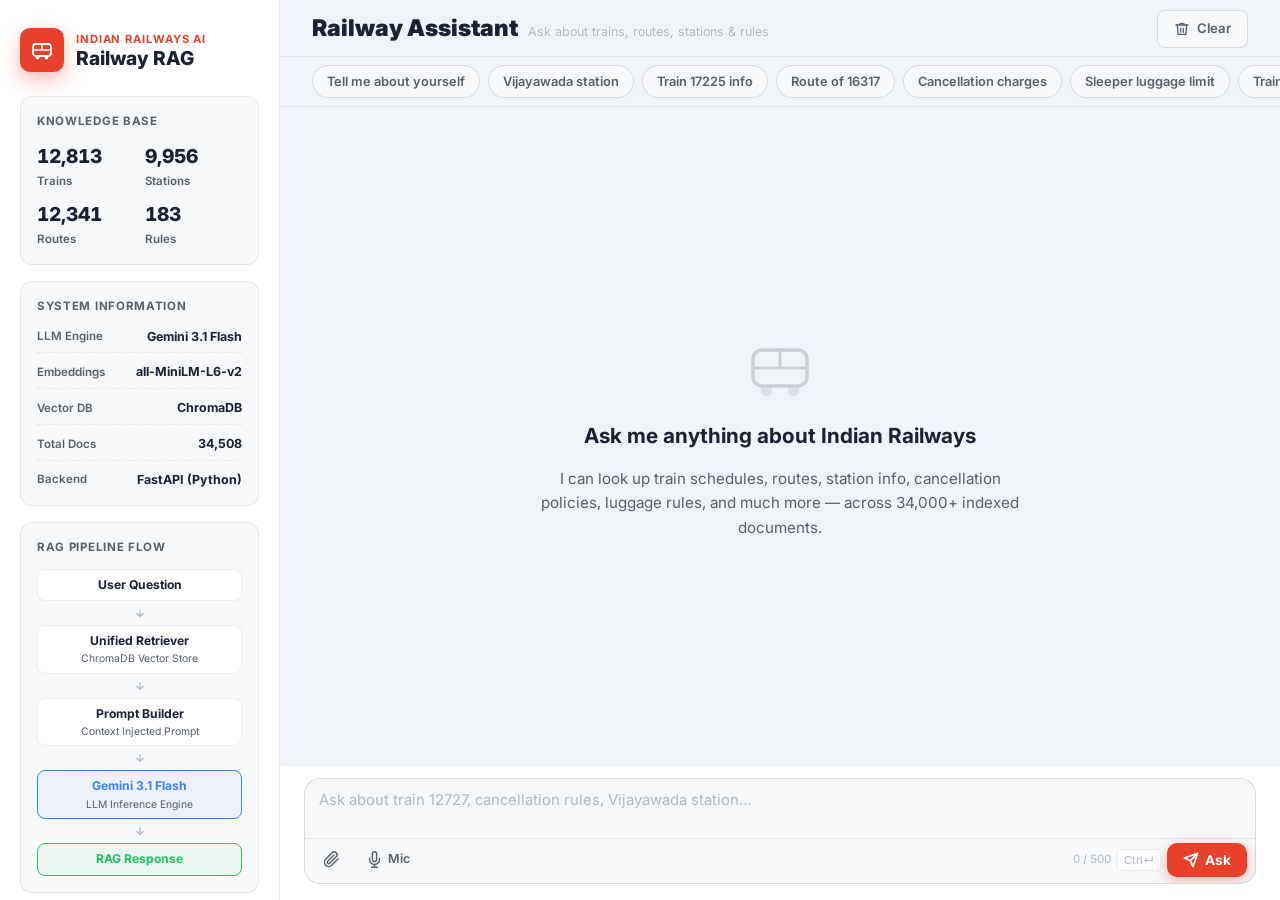
==== commit b4bd7447: "fix: remove chromadb Settings() conflict + chips reorder - retriever: remove chromadb.Settings() tha" ====
--- a/web/index.html
+++ b/web/index.html
@@ -214,10 +214,12 @@
 
       <!-- Example chips -->
       <section class="chips-row" aria-label="Example questions">
-        <button class="chip" type="button" data-question="Which trains run between Vijayawada and Hyderabad?">Vijayawada
-          → Hyderabad</button>
-        <button class="chip" type="button" data-question="What stations does train 12727 stop at?">Stops of train
-          12727</button>
+        <button class="chip" type="button" data-question="Tell me about yourself.">Tell me about
+          yourself</button>
+        <button class="chip" type="button" data-question="Tell me about Vijayawada Junction station">Vijayawada
+          station</button>
+        <button class="chip" type="button" data-question="Give me a complete overview of train 17225 including its name, origin, destination, departure time, arrival time, days of operation, total distance, duration, number of stops, railway zone and train type">Train
+          17225 info</button>
         <button class="chip" type="button" data-question="What is the complete route of train 16317?">Route of
           16317</button>
         <button class="chip" type="button" data-question="What are the ticket cancellation charges?">Cancellation
@@ -226,8 +228,6 @@
           luggage limit</button>
         <button class="chip" type="button" data-question="Which trains pass through Rajahmundry?">Trains via
           RJY</button>
-        <button class="chip" type="button" data-question="Tell me about Vijayawada Junction station">Vijayawada
-          station</button>
         <button class="chip" type="button" data-question="What are the TTE responsibilities?">TTE duties</button>
       </section>
 
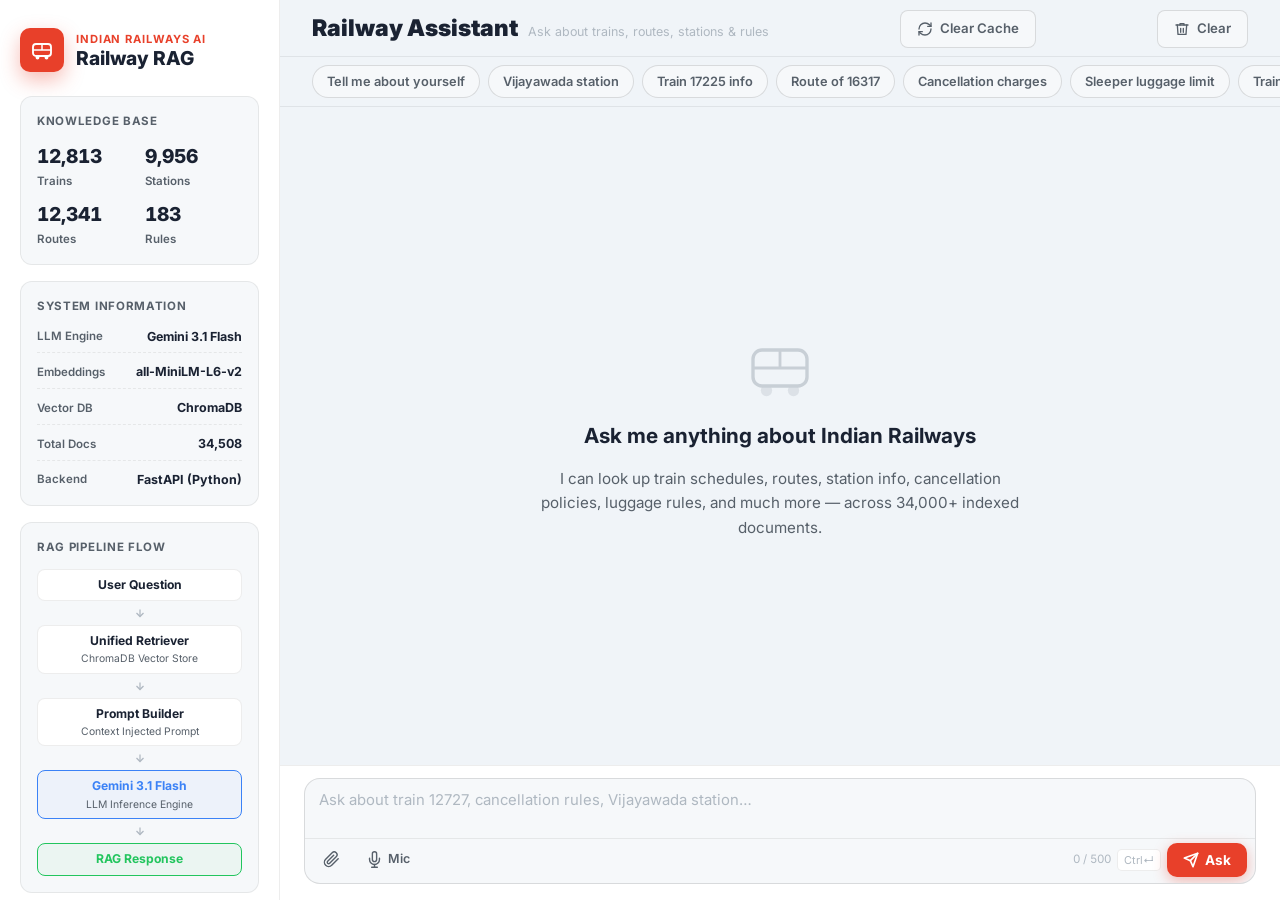
==== commit feb0a9a9: "fix: position-based station resolution, self-intro handling, and clear cache button" ====
--- a/web/index.html
+++ b/web/index.html
@@ -200,6 +200,16 @@
           <br>
 
         </div>
+        <button id="clearCache" class="clear-btn" type="button" title="Clear response cache &amp; conversation memory">
+          <svg viewBox="0 0 24 24" fill="none" stroke="currentColor" stroke-width="2" stroke-linecap="round"
+            stroke-linejoin="round" width="16" height="16">
+            <path d="M3 12a9 9 0 0 1 9-9 9.75 9.75 0 0 1 6.74 2.74L21 8" />
+            <path d="M21 3v5h-5" />
+            <path d="M21 12a9 9 0 0 1-9 9 9.75 9.75 0 0 1-6.74-2.74L3 16" />
+            <path d="M8 16H3v5" />
+          </svg>
+          Clear Cache
+        </button>
         <button id="clearChat" class="clear-btn" type="button">
           <svg viewBox="0 0 24 24" fill="none" stroke="currentColor" stroke-width="2" stroke-linecap="round"
             stroke-linejoin="round" width="16" height="16">
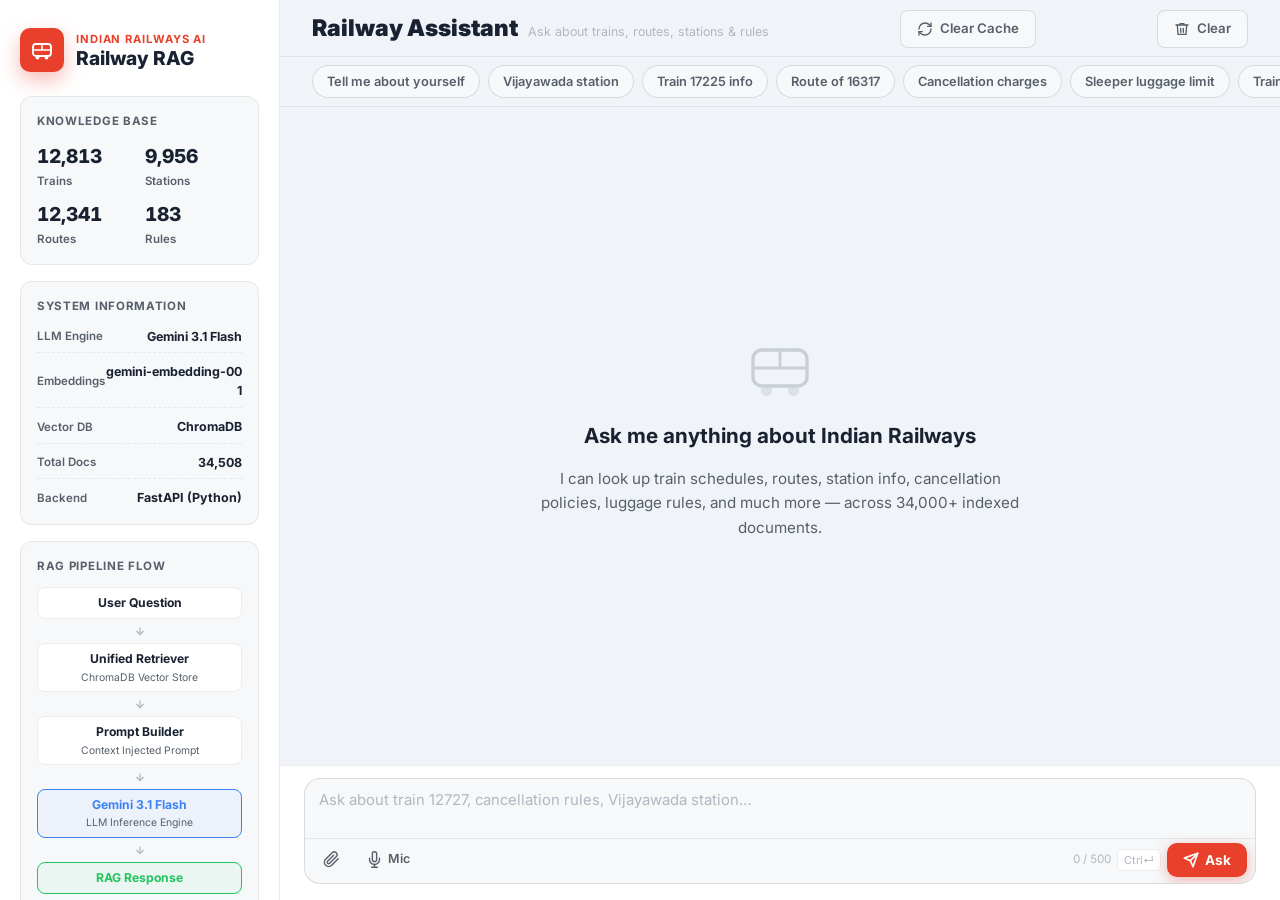
==== commit 336fa5b9: "refactor: drop all-MiniLM-L6-v2, use Gemini embeddings exclusively Remove local embedding fallback a" ====
--- a/web/index.html
+++ b/web/index.html
@@ -68,7 +68,7 @@
           </div>
           <div class="sys-item">
             <span class="sys-label">Embeddings</span>
-            <span class="sys-val" id="sysEmbed">all-MiniLM-L6-v2</span>
+            <span class="sys-val" id="sysEmbed">gemini-embedding-001</span>
           </div>
           <div class="sys-item">
             <span class="sys-label">Vector DB</span>
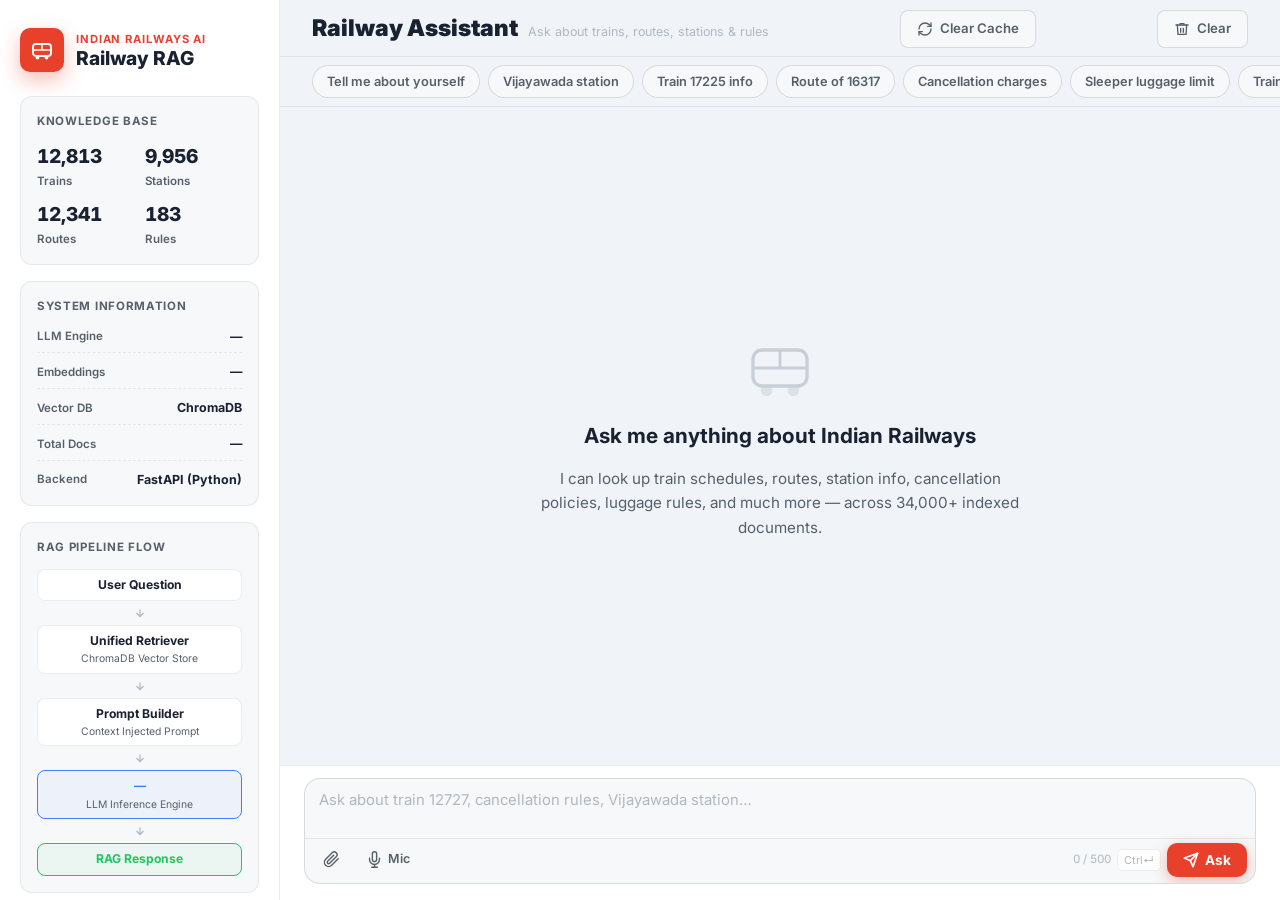
==== commit 617f122c: "fix: render.yaml sync to gemini provider + remove stale openrouter vars" ====
--- a/web/index.html
+++ b/web/index.html
@@ -64,11 +64,11 @@
         <div class="system-info-grid">
           <div class="sys-item">
             <span class="sys-label">LLM Engine</span>
-            <span class="sys-val" id="sysLLM">Gemini 3.1 Flash</span>
+            <span class="sys-val" id="sysLLM">—</span>
           </div>
           <div class="sys-item">
             <span class="sys-label">Embeddings</span>
-            <span class="sys-val" id="sysEmbed">gemini-embedding-001</span>
+            <span class="sys-val" id="sysEmbed">—</span>
           </div>
           <div class="sys-item">
             <span class="sys-label">Vector DB</span>
@@ -76,7 +76,7 @@
           </div>
           <div class="sys-item">
             <span class="sys-label">Total Docs</span>
-            <span class="sys-val" id="sysDocs">34,508</span>
+            <span class="sys-val" id="sysDocs">—</span>
           </div>
           <div class="sys-item">
             <span class="sys-label">Backend</span>
@@ -119,7 +119,7 @@
             </svg>
           </div>
           <div class="flow-step highlight">
-            <div class="flow-badge llm-badge" id="flowLLM">Gemini 3.1 Flash</div>
+            <div class="flow-badge llm-badge" id="flowLLM">—</div>
             <div class="flow-sub">LLM Inference Engine</div>
           </div>
           <div class="flow-arrow">
--- a/web/styles.css
+++ b/web/styles.css
@@ -1053,6 +1053,31 @@
 
 .flow-step.success .flow-badge {
   color: var(--signal);
+}
+
+/* ── Provider-specific LLM badge colours (auto-swapped by checkHealth) ── */
+.llm-badge-gemini {
+  color: #4285f4;           /* Google blue */
+  background: rgba(66, 133, 244, 0.10);
+  padding: 1px 6px;
+  border-radius: 4px;
+  border: 1px solid rgba(66, 133, 244, 0.25);
+}
+
+.llm-badge-openrouter {
+  color: #a855f7;           /* OpenRouter purple */
+  background: rgba(168, 85, 247, 0.10);
+  padding: 1px 6px;
+  border-radius: 4px;
+  border: 1px solid rgba(168, 85, 247, 0.25);
+}
+
+.llm-badge-lmstudio {
+  color: #f59e0b;           /* Amber — local/offline */
+  background: rgba(245, 158, 11, 0.10);
+  padding: 1px 6px;
+  border-radius: 4px;
+  border: 1px solid rgba(245, 158, 11, 0.25);
 }
 
 @keyframes flowPulse {
